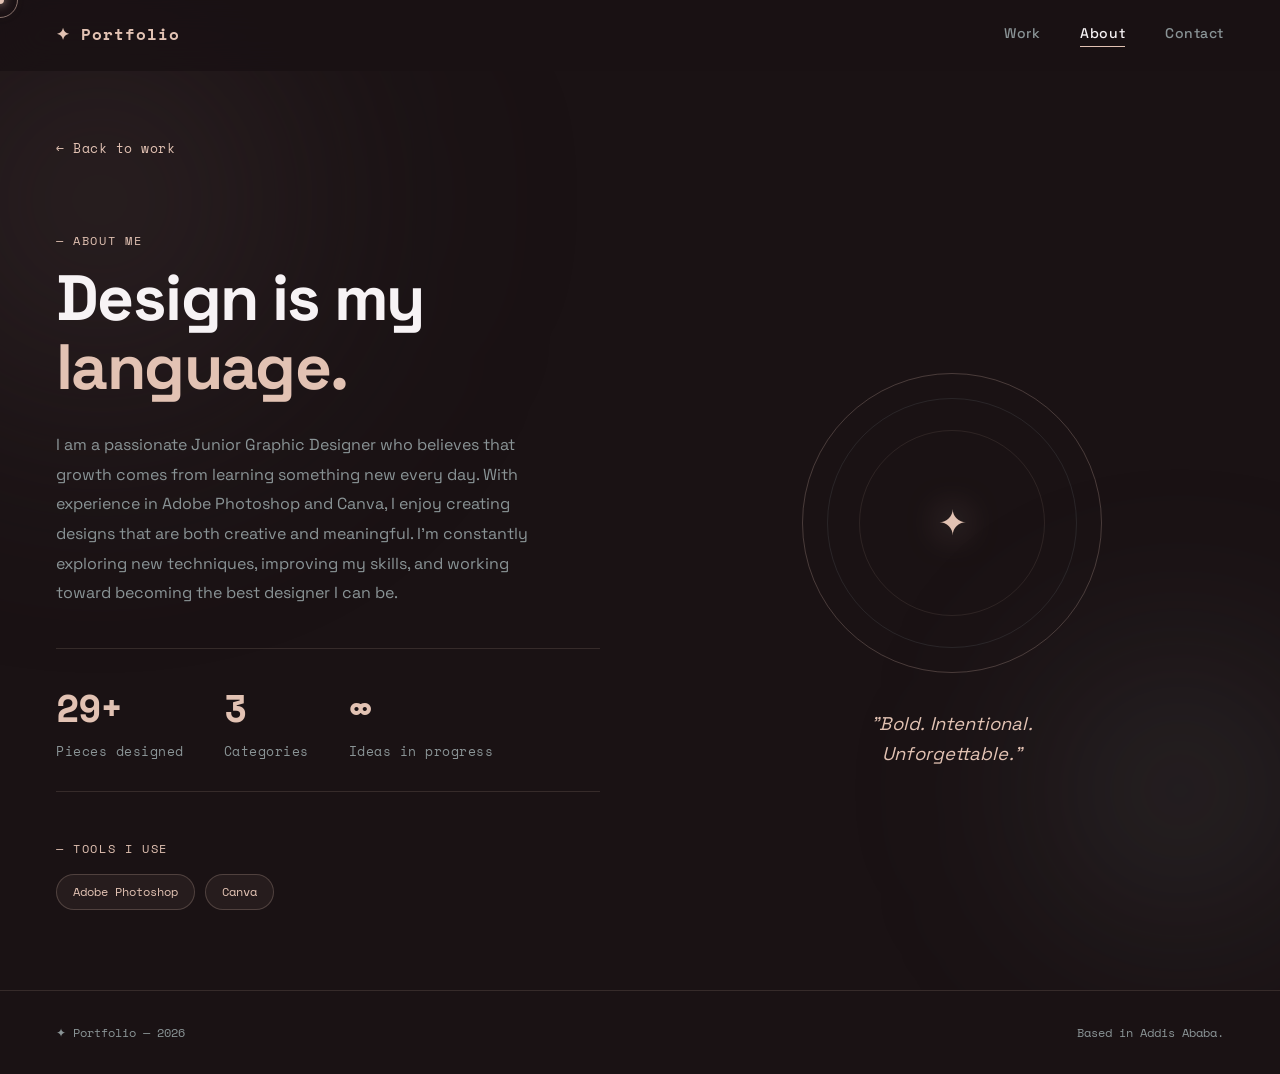
==== pages/about.html @ 2609849a "first commit" ====
<!DOCTYPE html>
<html lang="en">
<head>
  <meta charset="UTF-8" />
  <meta name="viewport" content="width=device-width, initial-scale=1.0" />
  <title>About — Portfolio</title>
  <link rel="stylesheet" href="../style.css" />
  <link rel="preconnect" href="https://fonts.googleapis.com" />
  <link rel="preconnect" href="https://fonts.gstatic.com" crossorigin />
  <link href="https://fonts.googleapis.com/css2?family=Space+Grotesk:wght@300;400;500;600;700&family=Space+Mono:wght@400;700&display=swap" rel="stylesheet" />
</head>
<body>

  <div class="cursor-dot" id="cursorDot"></div>
  <div class="cursor-ring" id="cursorRing"></div>

  <nav class="nav" id="mainNav">
    <a href="../index.html" class="nav-logo">✦ Portfolio</a>
    <div class="nav-links">
      <a href="../index.html">Work</a>
      <a href="about.html" class="active-link">About</a>
      <a href="contact.html">Contact</a>
    </div>
  </nav>

  <section class="about-page">
    <div class="about-page-inner">
      <a href="../index.html" class="back-btn">← Back to work</a>

      <div class="about-split">
        <div class="about-left">
          <div class="section-label">— About Me</div>
          <h1 class="about-big-title">Design is my<br /><span class="accent">language.</span></h1>
          <p class="about-para">I am a passionate Junior Graphic Designer who believes that growth comes from learning something new every day. With experience in Adobe Photoshop and Canva, I enjoy creating designs that are both creative and meaningful. I'm constantly exploring new techniques, improving my skills, and working toward becoming the best designer I can be.</p>

          <div class="about-stats">
            <div class="stat-item">
              <div class="stat-num accent">29+</div>
              <div class="stat-label">Pieces designed</div>
            </div>
            <div class="stat-item">
              <div class="stat-num accent">3</div>
              <div class="stat-label">Categories</div>
            </div>
            <div class="stat-item">
              <div class="stat-num accent">∞</div>
              <div class="stat-label">Ideas in progress</div>
            </div>
          </div>

          <div class="section-label" style="margin-top:48px;">— Tools I Use</div>
          <div class="skills-row">
            <span class="skill-tag">Adobe Photoshop</span>
            <span class="skill-tag">Canva</span>
          </div>
        </div>

        <div class="about-right">
          <div class="about-visual-card">
            <div class="about-ring">
              <div class="ring-inner">✦</div>
            </div>
            <div class="about-tagline">"Bold. Intentional.<br />Unforgettable."</div>
          </div>
        </div>
      </div>
    </div>
    <div class="about-orb-1"></div>
    <div class="about-orb-2"></div>
  </section>

  <footer class="footer">
    <span>✦ Portfolio — 2026</span>
    <span>Based in Addis Ababa.</span>
  </footer>

  <script src="../app.js"></script>
</body>
</html>
---- style.css ----
/* ===================================================
   ROOT & RESET
=================================================== */
*, *::before, *::after { box-sizing: border-box; margin: 0; padding: 0; }

:root {
  /* ── Your 4 palette colors ── */
  --cream:      #F7F3F5;   /* near white — primary text */
  --sand:       #E2C2B3;   /* dusty rose/sand — accent, highlights */
  --slate:      #687477;   /* muted slate — secondary text, borders */
  --dark:       #403234;   /* deep plum-brown — base dark */

  /* ── Derived shades (built from the 4) ── */
  --black:      #1a1214;   /* darkest bg */
  --black-2:    #251a1c;   /* card bg */
  --black-3:    #2e2022;   /* modal / elevated bg */
  --dark-2:     #4e3a3c;   /* slightly lighter dark */
  --sand-dim:   #c4a090;   /* dimmer sand for hovers */
  --sand-deep:  #a07860;   /* deeper sand for shadows */
  --slate-dim:  #4e5a5c;   /* darker slate */

  --white:      #F7F3F5;   /* = --cream */
  --muted:      #8a9496;   /* between slate and cream */
  --border:     rgba(226, 194, 179, 0.14);

  --font-body: 'Space Grotesk', sans-serif;
  --font-mono: 'Space Mono', monospace;

  --radius-sm: 8px;
  --radius-md: 16px;
  --radius-lg: 20px;
  --radius-xl: 28px;

  --transition: 0.32s cubic-bezier(0.4, 0, 0.2, 1);
}

html { scroll-behavior: smooth; }

body {
  background: var(--black);
  color: var(--cream);
  font-family: var(--font-body);
  font-size: 16px;
  line-height: 1.6;
  overflow-x: hidden;
  cursor: none;
}

a { color: inherit; text-decoration: none; }
button { cursor: none; font-family: var(--font-body); border: none; background: none; }
::selection { background: var(--dark); color: var(--cream); }
::-webkit-scrollbar { width: 4px; }
::-webkit-scrollbar-track { background: var(--black); }
::-webkit-scrollbar-thumb { background: var(--slate); border-radius: 4px; }

.hidden { display: none !important; }

/* ===================================================
   CUSTOM CURSOR
=================================================== */
.cursor-dot {
  position: fixed;
  width: 8px;
  height: 8px;
  border-radius: 50%;
  background: var(--sand);
  pointer-events: none;
  transform: translate(-50%, -50%);
  z-index: 99999;
  transition: width 0.15s, height 0.15s, background 0.15s;
  box-shadow: 0 0 10px rgba(226, 194, 179, 0.8), 0 0 22px rgba(226, 194, 179, 0.35);
}

.cursor-ring {
  position: fixed;
  width: 36px;
  height: 36px;
  border-radius: 50%;
  border: 1.5px solid rgba(226, 194, 179, 0.55);
  pointer-events: none;
  transform: translate(-50%, -50%);
  z-index: 99998;
  transition: width 0.25s ease, height 0.25s ease, border-color 0.25s ease;
}

body.cursor-hover .cursor-dot {
  width: 14px;
  height: 14px;
  background: var(--cream);
}
body.cursor-hover .cursor-ring {
  width: 52px;
  height: 52px;
  border-color: rgba(226, 194, 179, 0.85);
}

/* ===================================================
   PAGE SYSTEM
=================================================== */
.page {
  display: none;
  min-height: 100vh;
}
.page.active {
  display: block;
  animation: pageIn 0.4s cubic-bezier(0.4, 0, 0.2, 1) both;
}

@keyframes pageIn {
  from { opacity: 0; transform: translateY(16px); }
  to   { opacity: 1; transform: translateY(0); }
}

/* ===================================================
   NAV
=================================================== */
.nav {
  position: fixed;
  top: 0; left: 0; right: 0;
  z-index: 1000;
  display: flex;
  align-items: center;
  justify-content: space-between;
  padding: 22px 56px;
  background: rgba(26, 18, 20, 0.88);
  backdrop-filter: blur(20px);
  border-bottom: 1px solid transparent;
  transition: border-color var(--transition), background var(--transition);
}
.nav.scrolled {
  background: rgba(26, 18, 20, 0.97);
  border-color: var(--border);
}

.nav-logo {
  font-family: var(--font-mono);
  font-size: 1rem;
  font-weight: 700;
  color: var(--sand);
  letter-spacing: 0.06em;
  transition: color var(--transition);
}
.nav-logo:hover { color: var(--cream); }

.nav-links {
  display: flex;
  gap: 40px;
}
.nav-links a {
  font-size: 0.875rem;
  font-weight: 500;
  color: var(--muted);
  letter-spacing: 0.04em;
  transition: color var(--transition);
  position: relative;
  padding-bottom: 3px;
}
.nav-links a::after {
  content: '';
  position: absolute;
  bottom: 0; left: 0;
  width: 0; height: 1.5px;
  background: var(--sand);
  transition: width var(--transition);
}
.nav-links a:hover,
.nav-links a.active-link { color: var(--cream); }
.nav-links a:hover::after,
.nav-links a.active-link::after { width: 100%; }

/* ===================================================
   HERO
=================================================== */
.hero {
  position: relative;
  min-height: 100vh;
  display: flex;
  align-items: center;
  justify-content: center;
  overflow: hidden;
  padding: 130px 56px 90px;
  text-align: center;
}

.hero-content {
  position: relative;
  z-index: 2;
  max-width: 800px;
  width: 100%;
}

.hero-tag {
  display: inline-block;
  font-family: var(--font-mono);
  font-size: 0.78rem;
  color: var(--sand);
  letter-spacing: 0.1em;
  margin-bottom: 32px;
  padding: 7px 16px;
  border: 1px solid rgba(226, 194, 179, 0.28);
  border-radius: 100px;
  background: rgba(226, 194, 179, 0.07);
}

.hero-title {
  font-size: clamp(3.2rem, 7.5vw, 6.5rem);
  font-weight: 700;
  line-height: 1.04;
  letter-spacing: -0.025em;
  margin-bottom: 28px;
  color: var(--cream);
}

.accent { color: var(--sand); }

.hero-sub {
  font-size: 1.15rem;
  color: var(--muted);
  max-width: 540px;
  margin: 0 auto 52px;
  line-height: 1.75;
}

.hero-cta {
  display: flex;
  align-items: center;
  justify-content: center;
  gap: 32px;
  flex-wrap: wrap;
}

.btn-primary {
  display: inline-flex;
  align-items: center;
  gap: 8px;
  padding: 15px 36px;
  background: var(--sand);
  color: var(--black);
  font-size: 0.95rem;
  font-weight: 700;
  border-radius: 100px;
  letter-spacing: 0.02em;
  transition: background var(--transition), transform var(--transition), box-shadow var(--transition);
  box-shadow: 0 0 36px rgba(226, 194, 179, 0.25);
  cursor: none;
}
.btn-primary:hover {
  background: var(--cream);
  transform: translateY(-3px);
  box-shadow: 0 8px 44px rgba(247, 243, 245, 0.3);
}
.btn-large { padding: 18px 48px; font-size: 1.05rem; }
.btn-full { width: 100%; justify-content: center; margin-top: 8px; }

.scroll-hint {
  font-family: var(--font-mono);
  font-size: 0.78rem;
  color: var(--muted);
  letter-spacing: 0.06em;
}

/* ── Orbs ── */
.orb {
  position: absolute;
  border-radius: 50%;
  filter: blur(90px);
  pointer-events: none;
  z-index: 1;
}
.orb-1 {
  width: 580px; height: 580px;
  background: radial-gradient(circle, rgba(64, 50, 52, 0.7), transparent 70%);
  top: -130px; right: -130px;
  animation: orbFloat1 10s ease-in-out infinite;
}
.orb-2 {
  width: 380px; height: 380px;
  background: radial-gradient(circle, rgba(104, 116, 119, 0.35), transparent 70%);
  bottom: 0; left: 8%;
  animation: orbFloat2 14s ease-in-out infinite;
}
.orb-3 {
  width: 280px; height: 280px;
  background: radial-gradient(circle, rgba(226, 194, 179, 0.12), transparent 70%);
  top: 38%; left: 38%;
  animation: orbFloat3 9s ease-in-out infinite;
}

@keyframes orbFloat1 {
  0%, 100% { transform: translate(0,0); }
  50%       { transform: translate(-44px, 44px); }
}
@keyframes orbFloat2 {
  0%, 100% { transform: translate(0,0); }
  50%       { transform: translate(34px,-34px); }
}
@keyframes orbFloat3 {
  0%, 100% { transform: translate(0,0); }
  50%       { transform: translate(-22px, 22px); }
}

/* ===================================================
   SECTION LABEL
=================================================== */
.section-label {
  font-family: var(--font-mono);
  font-size: 0.72rem;
  color: var(--sand);
  letter-spacing: 0.14em;
  text-transform: uppercase;
  margin-bottom: 14px;
}

/* ===================================================
   CATEGORIES SECTION
=================================================== */
.categories {
  padding: 130px 56px 100px;
  position: relative;
}
.categories-inner { max-width: 1200px; margin: 0 auto; }

.section-title {
  font-size: clamp(2.2rem, 4vw, 3.5rem);
  font-weight: 700;
  letter-spacing: -0.025em;
  margin-bottom: 64px;
  line-height: 1.1;
  color: var(--cream);
}

/* ===================================================
   CATEGORY CARDS GRID
=================================================== */
.cards-grid {
  display: grid;
  grid-template-columns: repeat(3, 1fr);
  gap: 28px;
}

.cat-card {
  position: relative;
  border-radius: var(--radius-xl);
  border: 1px solid var(--border);
  background: var(--black-2);
  overflow: hidden;
  cursor: none;
  transition: transform var(--transition), border-color var(--transition), box-shadow var(--transition);
  display: flex;
  flex-direction: column;
  text-decoration: none;
  color: inherit;
}
.cat-card:hover {
  transform: translateY(-10px);
  border-color: rgba(226, 194, 179, 0.4);
  box-shadow: 0 28px 70px rgba(64, 50, 52, 0.55), 0 0 0 1px rgba(226,194,179,0.18);
}

/* Card graphic area */
.cat-card-gfx {
  position: relative;
  height: 210px;
  overflow: hidden;
}
.gfx-1 { background: linear-gradient(150deg, #4e3a3c 0%, #251a1c 100%); }
.gfx-2 { background: linear-gradient(150deg, #3d3032 0%, #1e1618 100%); }
.gfx-3 { background: linear-gradient(150deg, #453436 0%, #221a1c 100%); }

.card-orb {
  position: absolute;
  border-radius: 50%;
  filter: blur(55px);
}
.card-orb-1 {
  width: 200px; height: 200px;
  background: radial-gradient(circle, rgba(226,194,179,0.35), transparent 70%);
  top: -50px; right: -50px;
  animation: orbFloat1 8s ease-in-out infinite;
}
.card-orb-2 {
  width: 220px; height: 220px;
  background: radial-gradient(circle, rgba(104,116,119,0.4), transparent 70%);
  top: -55px; left: 50%;
  transform: translateX(-50%);
  animation: orbFloat2 11s ease-in-out infinite;
}
.card-orb-3 {
  width: 200px; height: 200px;
  background: radial-gradient(circle, rgba(226,194,179,0.3), transparent 70%);
  top: -50px; left: -50px;
  animation: orbFloat3 9s ease-in-out infinite;
}

.card-icon-wrap {
  position: absolute;
  inset: 0;
  display: flex;
  align-items: center;
  justify-content: center;
  z-index: 2;
}
.card-icon {
  font-size: 3.8rem;
  color: rgba(247, 243, 245, 0.2);
  transition: color var(--transition), transform var(--transition);
  filter: drop-shadow(0 0 24px rgba(226,194,179,0.5));
}
.cat-card:hover .card-icon {
  color: rgba(247, 243, 245, 0.45);
  transform: scale(1.14);
}

.card-lines {
  position: absolute;
  bottom: 0; left: 0; right: 0;
  display: flex;
  flex-direction: column;
  gap: 7px;
  padding: 18px 22px;
  z-index: 1;
}
.cline {
  height: 1px;
  background: linear-gradient(to right, transparent, rgba(226,194,179,0.2), transparent);
}

/* Card body */
.cat-card-body {
  padding: 30px 30px 26px;
  display: flex;
  flex-direction: column;
  flex: 1;
}

.cat-num {
  font-family: var(--font-mono);
  font-size: 0.7rem;
  color: var(--slate);
  letter-spacing: 0.12em;
  margin-bottom: 14px;
}

.cat-title {
  font-size: 1.45rem;
  font-weight: 700;
  letter-spacing: -0.01em;
  margin-bottom: 5px;
  color: var(--cream);
  line-height: 1.2;
}

.cat-subtitle {
  font-size: 0.82rem;
  color: var(--sand);
  font-family: var(--font-mono);
  margin-bottom: 16px;
  display: block;
}

.cat-desc {
  font-size: 0.9rem;
  color: var(--muted);
  line-height: 1.7;
  flex: 1;
  margin-bottom: 26px;
}

.cat-footer {
  display: flex;
  align-items: center;
  justify-content: space-between;
  border-top: 1px solid var(--border);
  padding-top: 18px;
}

.cat-count {
  font-family: var(--font-mono);
  font-size: 0.75rem;
  color: var(--muted);
}

.cat-arrow {
  font-size: 0.88rem;
  font-weight: 600;
  color: var(--sand);
  transition: transform var(--transition), color var(--transition);
}
.cat-card:hover .cat-arrow {
  transform: translateX(8px);
  color: var(--cream);
}

/* ===================================================
   FOOTER
=================================================== */
.footer {
  border-top: 1px solid var(--border);
  padding: 32px 56px;
  display: flex;
  justify-content: space-between;
  font-family: var(--font-mono);
  font-size: 0.75rem;
  color: var(--muted);
}
.footer-inner { margin-top: 0; }

/* ===================================================
   DETAIL HEADER (category pages)
=================================================== */
.detail-header {
  padding: 130px 56px 70px;
  background: linear-gradient(160deg, #3a2a2c 0%, var(--black) 60%);
  position: relative;
  overflow: hidden;
  border-bottom: 1px solid var(--border);
}

.dh-shecodes {
  background: linear-gradient(160deg, #403234 0%, var(--black) 60%);
}
.dh-personal {
  background: linear-gradient(160deg, #352628 0%, var(--black) 60%);
}

.detail-header-inner {
  max-width: 1200px;
  margin: 0 auto;
  position: relative;
  z-index: 2;
}

.detail-orb {
  position: absolute;
  border-radius: 50%;
  filter: blur(100px);
  pointer-events: none;
  z-index: 1;
}
.detail-orb-1 {
  width: 500px; height: 500px;
  background: radial-gradient(circle, rgba(226,194,179,0.2), transparent 70%);
  top: -100px; right: -100px;
}
.detail-orb-2 {
  width: 500px; height: 500px;
  background: radial-gradient(circle, rgba(104,116,119,0.25), transparent 70%);
  top: -80px; right: -80px;
}
.detail-orb-3 {
  width: 500px; height: 500px;
  background: radial-gradient(circle, rgba(226,194,179,0.18), transparent 70%);
  top: -80px; right: -80px;
}

.back-btn {
  display: inline-flex;
  align-items: center;
  gap: 8px;
  font-size: 0.84rem;
  font-family: var(--font-mono);
  color: var(--sand);
  padding: 8px 0;
  margin-bottom: 44px;
  transition: color var(--transition), gap var(--transition);
  letter-spacing: 0.04em;
  cursor: none;
}
.back-btn:hover { color: var(--cream); gap: 14px; }

.detail-hero-row {
  display: flex;
  align-items: flex-start;
  gap: 36px;
}

.detail-icon {
  font-size: 4.5rem;
  line-height: 1;
  filter: drop-shadow(0 0 28px rgba(226,194,179,0.55));
  flex-shrink: 0;
  margin-top: 4px;
}

.detail-title {
  font-size: clamp(2.6rem, 5.5vw, 5rem);
  font-weight: 700;
  letter-spacing: -0.025em;
  margin-bottom: 18px;
  line-height: 1.05;
  color: var(--cream);
}

.detail-subdesc {
  font-size: 1.05rem;
  color: var(--muted);
  max-width: 520px;
  line-height: 1.75;
}

/* ===================================================
   PROJECTS GRID
=================================================== */
.projects-grid {
  max-width: 1200px;
  margin: 0 auto;
  padding: 72px 56px 100px;
  display: grid;
  grid-template-columns: repeat(auto-fill, minmax(310px, 1fr));
  gap: 28px;
}

.project-card {
  border-radius: var(--radius-lg);
  border: 1px solid var(--border);
  background: var(--black-2);
  overflow: hidden;
  cursor: none;
  transition: transform var(--transition), border-color var(--transition), box-shadow var(--transition);
  display: flex;
  flex-direction: column;
  animation: cardIn 0.5s cubic-bezier(0.4, 0, 0.2, 1) both;
}
.project-card:hover {
  transform: translateY(-8px);
  border-color: rgba(226,194,179,0.35);
  box-shadow: 0 20px 55px rgba(64,50,52,0.5);
}

@keyframes cardIn {
  from { opacity: 0; transform: translateY(22px); }
  to   { opacity: 1; transform: translateY(0); }
}

.project-thumb {
  height: 230px;
  position: relative;
  overflow: hidden;
  display: flex;
  align-items: center;
  justify-content: center;
  background: var(--black-3);
}

.project-thumb-emoji {
  font-size: 4.2rem;
  filter: drop-shadow(0 0 24px rgba(226,194,179,0.5));
  transition: transform var(--transition);
  z-index: 2;
  position: relative;
}
.project-card:hover .project-thumb-emoji { transform: scale(1.14) rotate(4deg); }

.project-thumb-bg {
  position: absolute;
  inset: 0;
  transition: transform var(--transition);
}
.project-card:hover .project-thumb-bg { transform: scale(1.07); }

/* Real image thumbnails */
.project-thumb-img {
  width: 100%;
  height: 100%;
  object-fit: cover;
  object-position: center top;
  position: absolute;
  inset: 0;
  display: block;
  transition: transform var(--transition);
}
.project-card:hover .project-thumb-img { transform: scale(1.05); }

/* Real image in modal */
.modal-real-img {
  width: 100%;
  height: 100%;
  object-fit: contain;
  object-position: center;
  display: block;
  background: var(--black-3);
}

.project-info {
  padding: 22px 24px 24px;
  flex: 1;
  display: flex;
  flex-direction: column;
}

.project-type {
  font-family: var(--font-mono);
  font-size: 0.7rem;
  color: var(--slate);
  letter-spacing: 0.1em;
  margin-bottom: 9px;
  text-transform: uppercase;
}

.project-name {
  font-size: 1.08rem;
  font-weight: 600;
  margin-bottom: 9px;
  color: var(--cream);
  line-height: 1.3;
}

.project-blurb {
  font-size: 0.87rem;
  color: var(--muted);
  line-height: 1.65;
  flex: 1;
}

.project-open-hint {
  margin-top: 16px;
  font-size: 0.78rem;
  color: var(--sand);
  font-family: var(--font-mono);
  opacity: 0;
  transition: opacity var(--transition);
}
.project-card:hover .project-open-hint { opacity: 1; }

/* ===================================================
   ABOUT PAGE
=================================================== */
.about-page {
  min-height: 100vh;
  padding: 130px 56px 80px;
  position: relative;
  overflow: hidden;
}
.about-page-inner { max-width: 1200px; margin: 0 auto; position: relative; z-index: 2; }

.about-split {
  display: grid;
  grid-template-columns: 1fr 1fr;
  gap: 80px;
  align-items: center;
  margin-top: 20px;
}

.about-big-title {
  font-size: clamp(2.8rem, 5vw, 4.5rem);
  font-weight: 700;
  letter-spacing: -0.025em;
  margin-bottom: 28px;
  line-height: 1.08;
  color: var(--cream);
}

.about-para {
  color: var(--muted);
  font-size: 1rem;
  line-height: 1.85;
  margin-bottom: 20px;
  max-width: 500px;
}

.about-stats {
  display: flex;
  gap: 40px;
  margin: 40px 0 48px;
  padding: 28px 0;
  border-top: 1px solid var(--border);
  border-bottom: 1px solid var(--border);
}
.stat-item { display: flex; flex-direction: column; gap: 4px; }
.stat-num {
  font-size: 2.4rem;
  font-weight: 700;
  letter-spacing: -0.02em;
  font-family: var(--font-mono);
  color: var(--sand);
}
.stat-label {
  font-size: 0.8rem;
  color: var(--muted);
  font-family: var(--font-mono);
  letter-spacing: 0.04em;
}

.skills-row {
  display: flex;
  flex-wrap: wrap;
  gap: 10px;
  margin-top: 16px;
}
.skill-tag {
  font-size: 0.78rem;
  font-family: var(--font-mono);
  color: var(--sand);
  border: 1px solid rgba(226, 194, 179, 0.22);
  border-radius: 100px;
  padding: 7px 16px;
  background: rgba(226, 194, 179, 0.06);
  transition: background var(--transition), border-color var(--transition), color var(--transition);
}
.skill-tag:hover {
  background: rgba(226,194,179,0.14);
  border-color: rgba(226,194,179,0.42);
  color: var(--cream);
}

.about-right {
  display: flex;
  align-items: center;
  justify-content: center;
}

.about-visual-card {
  display: flex;
  flex-direction: column;
  align-items: center;
  gap: 36px;
}

.about-ring {
  width: 300px; height: 300px;
  border-radius: 50%;
  border: 1px solid rgba(226,194,179,0.24);
  display: flex;
  align-items: center;
  justify-content: center;
  position: relative;
  animation: spin 28s linear infinite;
}
.about-ring::before {
  content: '';
  position: absolute;
  inset: 24px;
  border-radius: 50%;
  border: 1px solid rgba(104,116,119,0.2);
}
.about-ring::after {
  content: '';
  position: absolute;
  inset: 56px;
  border-radius: 50%;
  border: 1px solid rgba(226,194,179,0.1);
}
.ring-inner {
  font-size: 2.2rem;
  color: var(--sand);
  animation: spin 28s linear infinite reverse;
  filter: drop-shadow(0 0 18px rgba(226,194,179,0.7));
}
@keyframes spin {
  from { transform: rotate(0deg); }
  to   { transform: rotate(360deg); }
}

.about-tagline {
  font-size: 1.15rem;
  font-style: italic;
  color: var(--sand);
  text-align: center;
  line-height: 1.6;
  letter-spacing: 0.01em;
}

.about-orb-1 {
  position: absolute;
  width: 600px; height: 600px;
  border-radius: 50%;
  filter: blur(110px);
  background: radial-gradient(circle, rgba(64,50,52,0.6), transparent 70%);
  top: -100px; left: -200px;
  pointer-events: none;
  z-index: 0;
}
.about-orb-2 {
  position: absolute;
  width: 400px; height: 400px;
  border-radius: 50%;
  filter: blur(90px);
  background: radial-gradient(circle, rgba(104,116,119,0.25), transparent 70%);
  bottom: 0; right: -100px;
  pointer-events: none;
  z-index: 0;
}

/* ===================================================
   CONTACT PAGE
=================================================== */
.contact-page {
  min-height: 100vh;
  padding: 130px 56px 80px;
  position: relative;
  overflow: hidden;
}
.contact-page-inner { max-width: 1200px; margin: 0 auto; position: relative; z-index: 2; }

.contact-split {
  display: grid;
  grid-template-columns: 1fr 1fr;
  gap: 80px;
  align-items: flex-start;
  margin-top: 20px;
}

.contact-big-title {
  font-size: clamp(2.8rem, 5vw, 4.5rem);
  font-weight: 700;
  letter-spacing: -0.025em;
  margin-bottom: 24px;
  line-height: 1.08;
  color: var(--cream);
}

.contact-para {
  color: var(--muted);
  font-size: 1rem;
  line-height: 1.8;
  margin-bottom: 44px;
  max-width: 440px;
}

.contact-links {
  display: flex;
  flex-direction: column;
  gap: 14px;
}

.contact-link-item {
  display: flex;
  align-items: center;
  gap: 18px;
  padding: 18px 22px;
  border: 1px solid var(--border);
  border-radius: var(--radius-md);
  background: var(--black-2);
  transition: border-color var(--transition), background var(--transition), transform var(--transition);
  cursor: none;
}
.contact-link-item:hover {
  border-color: rgba(226,194,179,0.38);
  background: rgba(226,194,179,0.05);
  transform: translateX(6px);
}

.cli-icon {
  font-size: 1.4rem;
  color: var(--sand);
  width: 36px;
  text-align: center;
  filter: drop-shadow(0 0 8px rgba(226,194,179,0.4));
}
.cli-text { flex: 1; }
.cli-label {
  font-family: var(--font-mono);
  font-size: 0.7rem;
  color: var(--muted);
  letter-spacing: 0.08em;
  text-transform: uppercase;
  margin-bottom: 2px;
}
.cli-val {
  font-size: 0.95rem;
  font-weight: 500;
  color: var(--cream);
}
.cli-arrow {
  color: var(--sand);
  font-size: 1rem;
  transition: transform var(--transition);
}
.contact-link-item:hover .cli-arrow { transform: translateX(4px); }

/* Contact form */
.contact-right { padding-top: 8px; }
.contact-form { display: flex; flex-direction: column; gap: 22px; }
.form-group { display: flex; flex-direction: column; gap: 8px; }

.form-label {
  font-family: var(--font-mono);
  font-size: 0.72rem;
  color: var(--sand);
  letter-spacing: 0.1em;
  text-transform: uppercase;
}

.form-input {
  background: var(--black-2);
  border: 1px solid var(--border);
  border-radius: var(--radius-md);
  color: var(--cream);
  font-family: var(--font-body);
  font-size: 0.95rem;
  padding: 14px 18px;
  outline: none;
  transition: border-color var(--transition), box-shadow var(--transition);
  resize: none;
  cursor: none;
}
.form-input::placeholder { color: var(--muted); }
.form-input:focus {
  border-color: rgba(226,194,179,0.45);
  box-shadow: 0 0 0 3px rgba(226,194,179,0.08);
}
.form-textarea { min-height: 130px; }

.form-success {
  text-align: center;
  padding: 32px;
  background: rgba(226,194,179,0.06);
  border: 1px solid rgba(226,194,179,0.2);
  border-radius: var(--radius-lg);
  color: var(--sand);
  font-size: 1rem;
  line-height: 1.7;
  display: none;
}

.contact-orb-1 {
  position: absolute;
  width: 500px; height: 500px;
  border-radius: 50%;
  filter: blur(110px);
  background: radial-gradient(circle, rgba(64,50,52,0.55), transparent 70%);
  top: -80px; right: -150px;
  pointer-events: none;
  z-index: 0;
}
.contact-orb-2 {
  position: absolute;
  width: 400px; height: 400px;
  border-radius: 50%;
  filter: blur(100px);
  background: radial-gradient(circle, rgba(104,116,119,0.3), transparent 70%);
  bottom: 0; left: -100px;
  pointer-events: none;
  z-index: 0;
}

/* ===================================================
   MODAL
=================================================== */
.modal-overlay {
  position: fixed;
  inset: 0;
  background: rgba(20, 14, 15, 0.92);
  backdrop-filter: blur(20px);
  z-index: 5000;
  display: flex;
  align-items: center;
  justify-content: center;
  padding: 24px;
  animation: fadeIn 0.22s ease;
}

@keyframes fadeIn { from { opacity: 0; } to { opacity: 1; } }
@keyframes slideUp { from { opacity: 0; transform: translateY(28px); } to { opacity: 1; transform: translateY(0); } }

.modal-box {
  background: var(--black-3);
  border: 1px solid rgba(226,194,179,0.18);
  border-radius: var(--radius-xl);
  max-width: 820px;
  width: 100%;
  max-height: 90vh;
  overflow-y: auto;
  display: grid;
  grid-template-columns: 1fr 1fr;
  animation: slideUp 0.3s cubic-bezier(0.4, 0, 0.2, 1);
  box-shadow: 0 48px 120px rgba(20, 14, 15, 0.7);
  position: relative;
}

.modal-close {
  position: absolute;
  top: 18px; right: 18px;
  font-size: 0.9rem;
  color: var(--muted);
  z-index: 10;
  width: 38px; height: 38px;
  border-radius: 50%;
  border: 1px solid var(--border);
  display: flex; align-items: center; justify-content: center;
  background: rgba(255,255,255,0.03);
  transition: background var(--transition), color var(--transition);
  cursor: none;
}
.modal-close:hover { background: rgba(226,194,179,0.14); color: var(--cream); }

.modal-img-wrap {
  border-radius: var(--radius-xl) 0 0 var(--radius-xl);
  overflow: hidden;
}

.modal-img-placeholder {
  width: 100%;
  height: 100%;
  min-height: 400px;
  display: flex;
  align-items: center;
  justify-content: center;
  font-size: 5.5rem;
  filter: drop-shadow(0 0 32px rgba(226,194,179,0.5));
  overflow: hidden;
  background: var(--black-3);
}

.modal-info {
  padding: 44px 38px 44px 34px;
  display: flex;
  flex-direction: column;
  justify-content: center;
  gap: 14px;
}

.modal-tag {
  font-family: var(--font-mono);
  font-size: 0.7rem;
  color: var(--slate);
  letter-spacing: 0.12em;
  text-transform: uppercase;
}

.modal-title {
  font-size: 1.7rem;
  font-weight: 700;
  letter-spacing: -0.015em;
  line-height: 1.2;
  color: var(--cream);
}

.modal-body {
  font-size: 0.93rem;
  color: var(--muted);
  line-height: 1.8;
}

.modal-tools {
  display: flex;
  flex-wrap: wrap;
  gap: 8px;
  margin-top: 6px;
}
.tool-chip {
  font-family: var(--font-mono);
  font-size: 0.7rem;
  padding: 5px 12px;
  border-radius: 100px;
  background: rgba(226,194,179,0.07);
  border: 1px solid rgba(226,194,179,0.2);
  color: var(--sand);
}

/* ===================================================
   SCROLL REVEAL
=================================================== */
.reveal {
  opacity: 0;
  transform: translateY(30px);
  transition: opacity 0.6s cubic-bezier(0.4,0,0.2,1), transform 0.6s cubic-bezier(0.4,0,0.2,1);
}
.reveal.revealed { opacity: 1; transform: translateY(0); }
.cards-grid .cat-card:nth-child(1) { transition-delay: 0.06s; }
.cards-grid .cat-card:nth-child(2) { transition-delay: 0.16s; }
.cards-grid .cat-card:nth-child(3) { transition-delay: 0.26s; }

/* ===================================================
   RESPONSIVE
=================================================== */
@media (max-width: 1024px) {
  .cards-grid { grid-template-columns: 1fr 1fr; }
}

@media (max-width: 800px) {
  .cards-grid { grid-template-columns: 1fr; gap: 20px; }
  .about-split { grid-template-columns: 1fr; }
  .about-right { display: none; }
  .contact-split { grid-template-columns: 1fr; }
  .modal-box { grid-template-columns: 1fr; }
  .modal-img-wrap { border-radius: var(--radius-xl) var(--radius-xl) 0 0; }
  .modal-img-placeholder { min-height: 260px; }
  .detail-hero-row { flex-direction: column; gap: 20px; }
  .about-stats { gap: 24px; }
}

@media (max-width: 640px) {
  .nav { padding: 16px 24px; }
  .hero, .about-page, .contact-page { padding-left: 24px; padding-right: 24px; }
  .categories { padding: 80px 24px; }
  .projects-grid { padding: 48px 24px 80px; }
  .detail-header { padding: 110px 24px 52px; }
  .footer { padding: 24px; flex-direction: column; gap: 8px; }
  .hero-title { font-size: 2.8rem; }
}
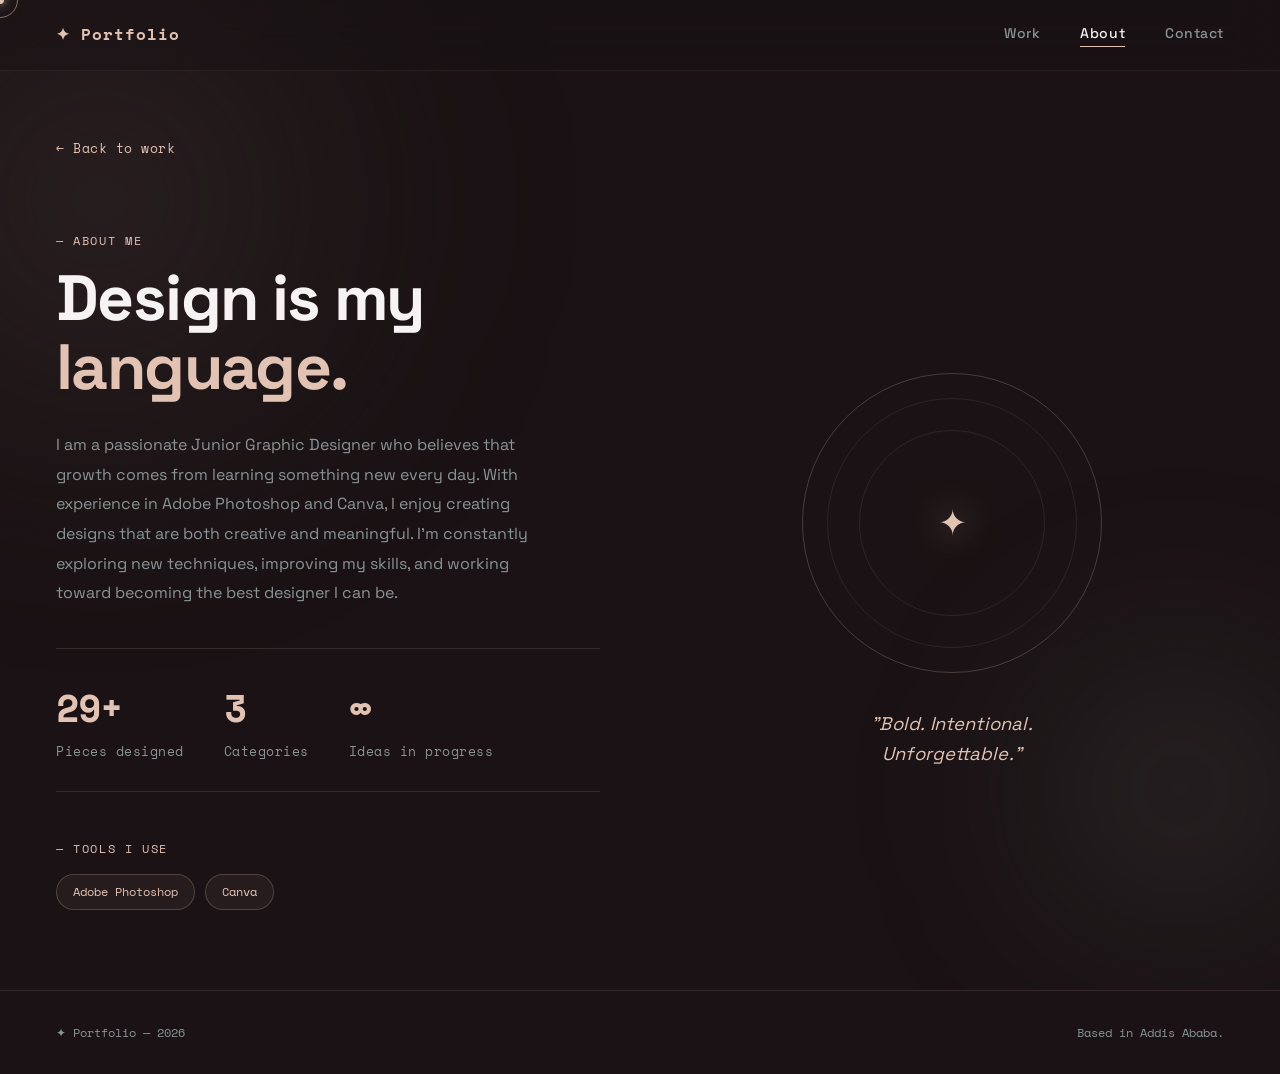
==== commit 8444108f: "feat: Add favicon and update contact form with Formspree integration - Add Favicon.png and set up fa" ====
--- a/pages/about.html
+++ b/pages/about.html
@@ -4,6 +4,8 @@
   <meta charset="UTF-8" />
   <meta name="viewport" content="width=device-width, initial-scale=1.0" />
   <title>About — Portfolio</title>
+  <link rel="icon" type="image/png" href="../images/Favicon.png" />
+  <link rel="apple-touch-icon" href="../images/Favicon.png" />
   <link rel="stylesheet" href="../style.css" />
   <link rel="preconnect" href="https://fonts.googleapis.com" />
   <link rel="preconnect" href="https://fonts.gstatic.com" crossorigin />
--- a/style.css
+++ b/style.css
@@ -122,13 +122,14 @@
   align-items: center;
   justify-content: space-between;
   padding: 22px 56px;
-  background: rgba(26, 18, 20, 0.88);
+  background: rgba(26, 18, 20, 0.45);
   backdrop-filter: blur(20px);
-  border-bottom: 1px solid transparent;
+  -webkit-backdrop-filter: blur(20px);
+  border-bottom: 1px solid rgba(226, 194, 179, 0.08);
   transition: border-color var(--transition), background var(--transition);
 }
 .nav.scrolled {
-  background: rgba(26, 18, 20, 0.97);
+  background: rgba(26, 18, 20, 0.75);
   border-color: var(--border);
 }
 
@@ -1164,28 +1165,120 @@
 /* ===================================================
    RESPONSIVE
 =================================================== */
+
+/* ── Tablet ── */
 @media (max-width: 1024px) {
   .cards-grid { grid-template-columns: 1fr 1fr; }
-}
-
+  .nav { padding: 18px 36px; }
+}
+
+/* ── Large mobile / small tablet ── */
 @media (max-width: 800px) {
   .cards-grid { grid-template-columns: 1fr; gap: 20px; }
   .about-split { grid-template-columns: 1fr; }
   .about-right { display: none; }
-  .contact-split { grid-template-columns: 1fr; }
+  .contact-split { grid-template-columns: 1fr; gap: 48px; }
   .modal-box { grid-template-columns: 1fr; }
   .modal-img-wrap { border-radius: var(--radius-xl) var(--radius-xl) 0 0; }
-  .modal-img-placeholder { min-height: 260px; }
-  .detail-hero-row { flex-direction: column; gap: 20px; }
+  .modal-img-placeholder { min-height: 240px; }
+  .detail-hero-row { flex-direction: column; gap: 16px; }
+  .detail-icon { font-size: 3rem; }
   .about-stats { gap: 24px; }
-}
-
+  .projects-grid {
+    grid-template-columns: repeat(auto-fill, minmax(260px, 1fr));
+    padding: 48px 32px 80px;
+  }
+}
+
+/* ── Mobile ── */
 @media (max-width: 640px) {
-  .nav { padding: 16px 24px; }
-  .hero, .about-page, .contact-page { padding-left: 24px; padding-right: 24px; }
-  .categories { padding: 80px 24px; }
-  .projects-grid { padding: 48px 24px 80px; }
-  .detail-header { padding: 110px 24px 52px; }
-  .footer { padding: 24px; flex-direction: column; gap: 8px; }
-  .hero-title { font-size: 2.8rem; }
-}
+
+  /* Nav — shrink and keep links visible */
+  .nav {
+    padding: 14px 20px;
+    gap: 12px;
+  }
+  .nav-logo {
+    font-size: 0.88rem;
+  }
+  .nav-links {
+    gap: 20px;
+  }
+  .nav-links a {
+    font-size: 0.78rem;
+  }
+
+  /* Hero */
+  .hero {
+    padding: 110px 20px 70px;
+    min-height: 100svh;
+  }
+  .hero-title { font-size: clamp(2.2rem, 10vw, 3rem); }
+  .hero-sub { font-size: 1rem; }
+  .hero-cta { gap: 16px; }
+  .btn-primary { padding: 13px 28px; font-size: 0.88rem; }
+
+  /* Sections */
+  .categories { padding: 72px 20px 80px; }
+  .section-title { font-size: clamp(1.8rem, 7vw, 2.4rem); margin-bottom: 40px; }
+
+  /* Category cards */
+  .cat-card-gfx { height: 170px; }
+  .cat-card-body { padding: 22px 22px 20px; }
+  .cat-title { font-size: 1.2rem; }
+
+  /* Detail header */
+  .detail-header { padding: 100px 20px 44px; }
+  .detail-title { font-size: clamp(2rem, 8vw, 3rem); }
+  .back-btn { margin-bottom: 28px; }
+
+  /* Projects grid */
+  .projects-grid {
+    grid-template-columns: 1fr;
+    padding: 36px 20px 72px;
+    gap: 20px;
+  }
+  .project-thumb { height: 200px; }
+
+  /* About page */
+  .about-page { padding: 100px 20px 72px; }
+  .about-big-title { font-size: clamp(2.2rem, 8vw, 3rem); }
+  .about-stats { flex-wrap: wrap; gap: 20px; }
+  .stat-num { font-size: 2rem; }
+
+  /* Contact page */
+  .contact-page { padding: 100px 20px 72px; }
+  .contact-big-title { font-size: clamp(2.2rem, 8vw, 3rem); }
+  .contact-para { margin-bottom: 28px; }
+  .contact-link-item { padding: 14px 16px; gap: 12px; }
+
+  /* Modal */
+  .modal-box { border-radius: var(--radius-lg); }
+  .modal-info { padding: 28px 24px; gap: 10px; }
+  .modal-title { font-size: 1.3rem; }
+  .modal-img-placeholder { min-height: 200px; }
+
+  /* Footer */
+  .footer {
+    padding: 20px;
+    flex-direction: column;
+    gap: 6px;
+    text-align: center;
+  }
+}
+
+/* ── Very small phones ── */
+@media (max-width: 380px) {
+  .nav-links { gap: 14px; }
+  .hero-title { font-size: 2rem; }
+  .cat-title { font-size: 1.1rem; }
+}
+
+/* ── Disable custom cursor on touch devices ── */
+@media (hover: none) and (pointer: coarse) {
+  body { cursor: auto; }
+  button { cursor: pointer; }
+  a { cursor: pointer; }
+  .cursor-dot,
+  .cursor-ring { display: none; }
+}
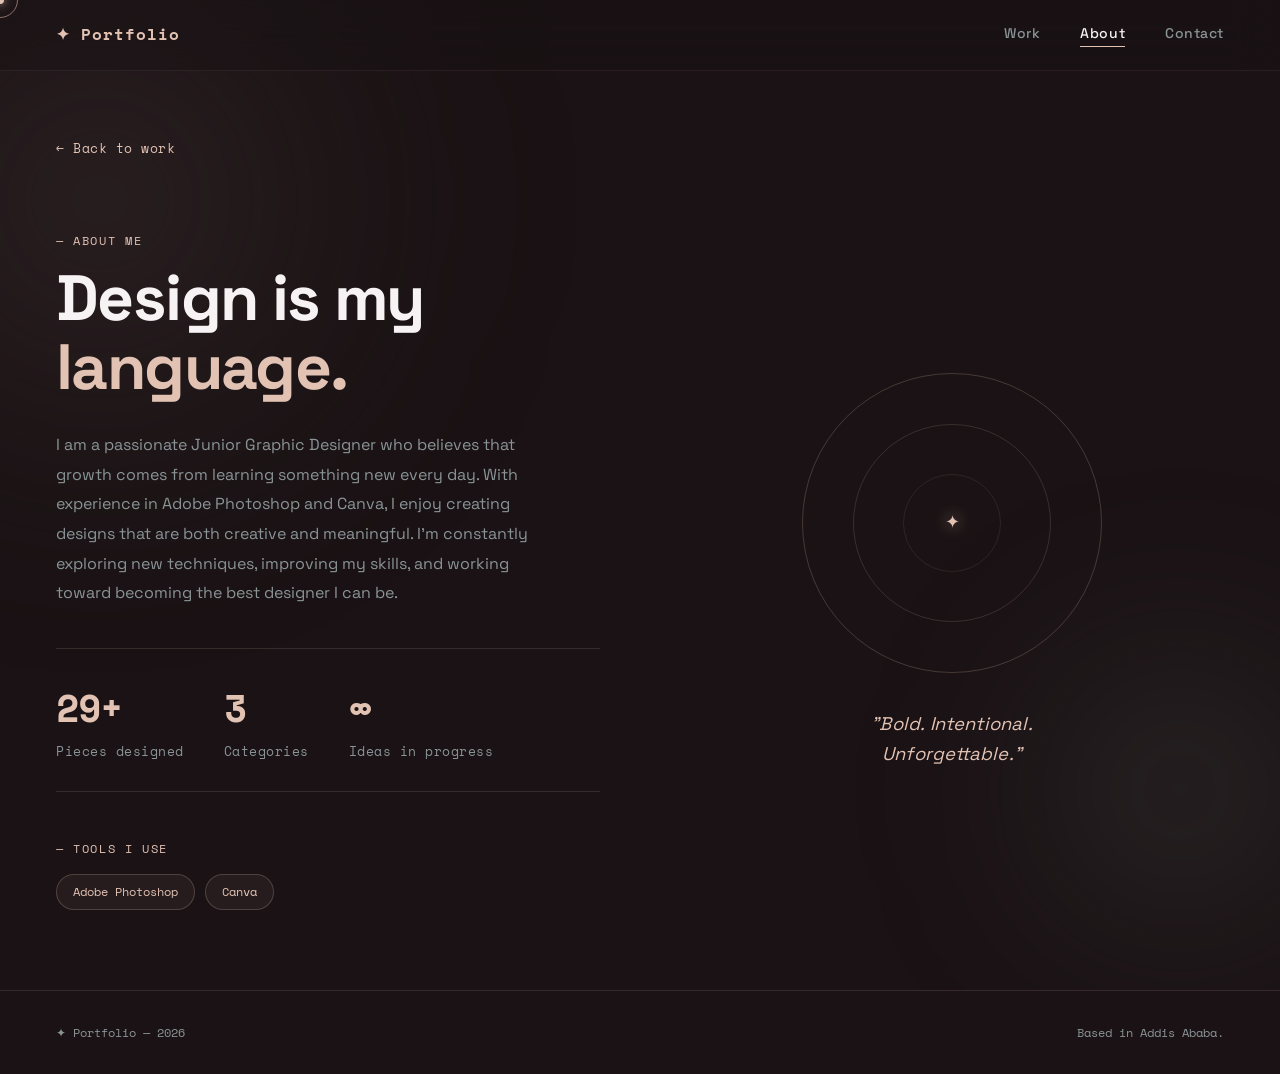
==== commit 15746c45: "perf(images): Convert all images to WebP format - Replace all PNG images with optimized WebP version" ====
--- a/pages/about.html
+++ b/pages/about.html
@@ -4,8 +4,8 @@
   <meta charset="UTF-8" />
   <meta name="viewport" content="width=device-width, initial-scale=1.0" />
   <title>About — Portfolio</title>
-  <link rel="icon" type="image/png" href="../images/Favicon.png" />
-  <link rel="apple-touch-icon" href="../images/Favicon.png" />
+  <link rel="icon" type="image/webp" href="../images/Favicon.webp" />
+  <link rel="apple-touch-icon" href="../images/Favicon.webp" />
   <link rel="stylesheet" href="../style.css" />
   <link rel="preconnect" href="https://fonts.googleapis.com" />
   <link rel="preconnect" href="https://fonts.gstatic.com" crossorigin />
@@ -60,7 +60,10 @@
         <div class="about-right">
           <div class="about-visual-card">
             <div class="about-ring">
-              <div class="ring-inner">✦</div>
+              <!-- orbiting star -->
+              <div class="orbit-track">
+                <div class="orbit-star">✦</div>
+              </div>
             </div>
             <div class="about-tagline">"Bold. Intentional.<br />Unforgettable."</div>
           </div>
--- a/style.css
+++ b/style.css
@@ -820,36 +820,57 @@
 .about-ring {
   width: 300px; height: 300px;
   border-radius: 50%;
-  border: 1px solid rgba(226,194,179,0.24);
+  border: 1px solid rgba(226,194,179,0.22);
   display: flex;
   align-items: center;
   justify-content: center;
   position: relative;
-  animation: spin 28s linear infinite;
 }
 .about-ring::before {
   content: '';
   position: absolute;
-  inset: 24px;
+  inset: 50px;
   border-radius: 50%;
-  border: 1px solid rgba(104,116,119,0.2);
+  border: 1px solid rgba(226,194,179,0.16);
 }
 .about-ring::after {
   content: '';
   position: absolute;
-  inset: 56px;
+  inset: 100px;
   border-radius: 50%;
   border: 1px solid rgba(226,194,179,0.1);
 }
-.ring-inner {
-  font-size: 2.2rem;
-  color: var(--sand);
-  animation: spin 28s linear infinite reverse;
-  filter: drop-shadow(0 0 18px rgba(226,194,179,0.7));
-}
-@keyframes spin {
+
+/* Remove orbit track — star sits in center and spins */
+.orbit-track {
+  position: absolute;
+  top: 50%;
+  left: 50%;
+  transform: translate(-50%, -50%);
+  animation: none;
+  width: auto;
+  height: auto;
+}
+
+.orbit-star {
+  position: static;
+  transform: none;
+  font-size: 1.1rem;
+  color: var(--sand);
+  filter: drop-shadow(0 0 8px rgba(226,194,179,0.9));
+  line-height: 1;
+  display: block;
+  animation: spinCW 4s linear infinite;
+}
+
+@keyframes spinCW {
   from { transform: rotate(0deg); }
   to   { transform: rotate(360deg); }
+}
+
+/* remove the counter-rotate — not needed anymore */
+.orbit-track .orbit-star {
+  animation: spinCW 4s linear infinite;
 }
 
 .about-tagline {
@@ -1282,3 +1303,36 @@
   .cursor-dot,
   .cursor-ring { display: none; }
 }
+
+/* ===================================================
+   FORM TOAST
+=================================================== */
+.form-toast {
+  margin-top: 16px;
+  padding: 0;
+  height: 0;
+  overflow: hidden;
+  opacity: 0;
+  font-family: var(--font-mono);
+  font-size: 0.82rem;
+  letter-spacing: 0.04em;
+  color: var(--sand);
+  text-align: center;
+  transition: opacity 0.5s ease, height 0.3s ease, padding 0.3s ease;
+}
+.form-toast--visible {
+  height: auto;
+  padding: 14px 20px;
+  opacity: 1;
+  border: 1px solid rgba(226,194,179,0.2);
+  border-radius: var(--radius-md);
+  background: rgba(226,194,179,0.05);
+}
+.form-toast--error {
+  color: #e08080;
+  border-color: rgba(220,100,100,0.2);
+  background: rgba(220,100,100,0.05);
+}
+.form-toast--fade {
+  opacity: 0;
+}
